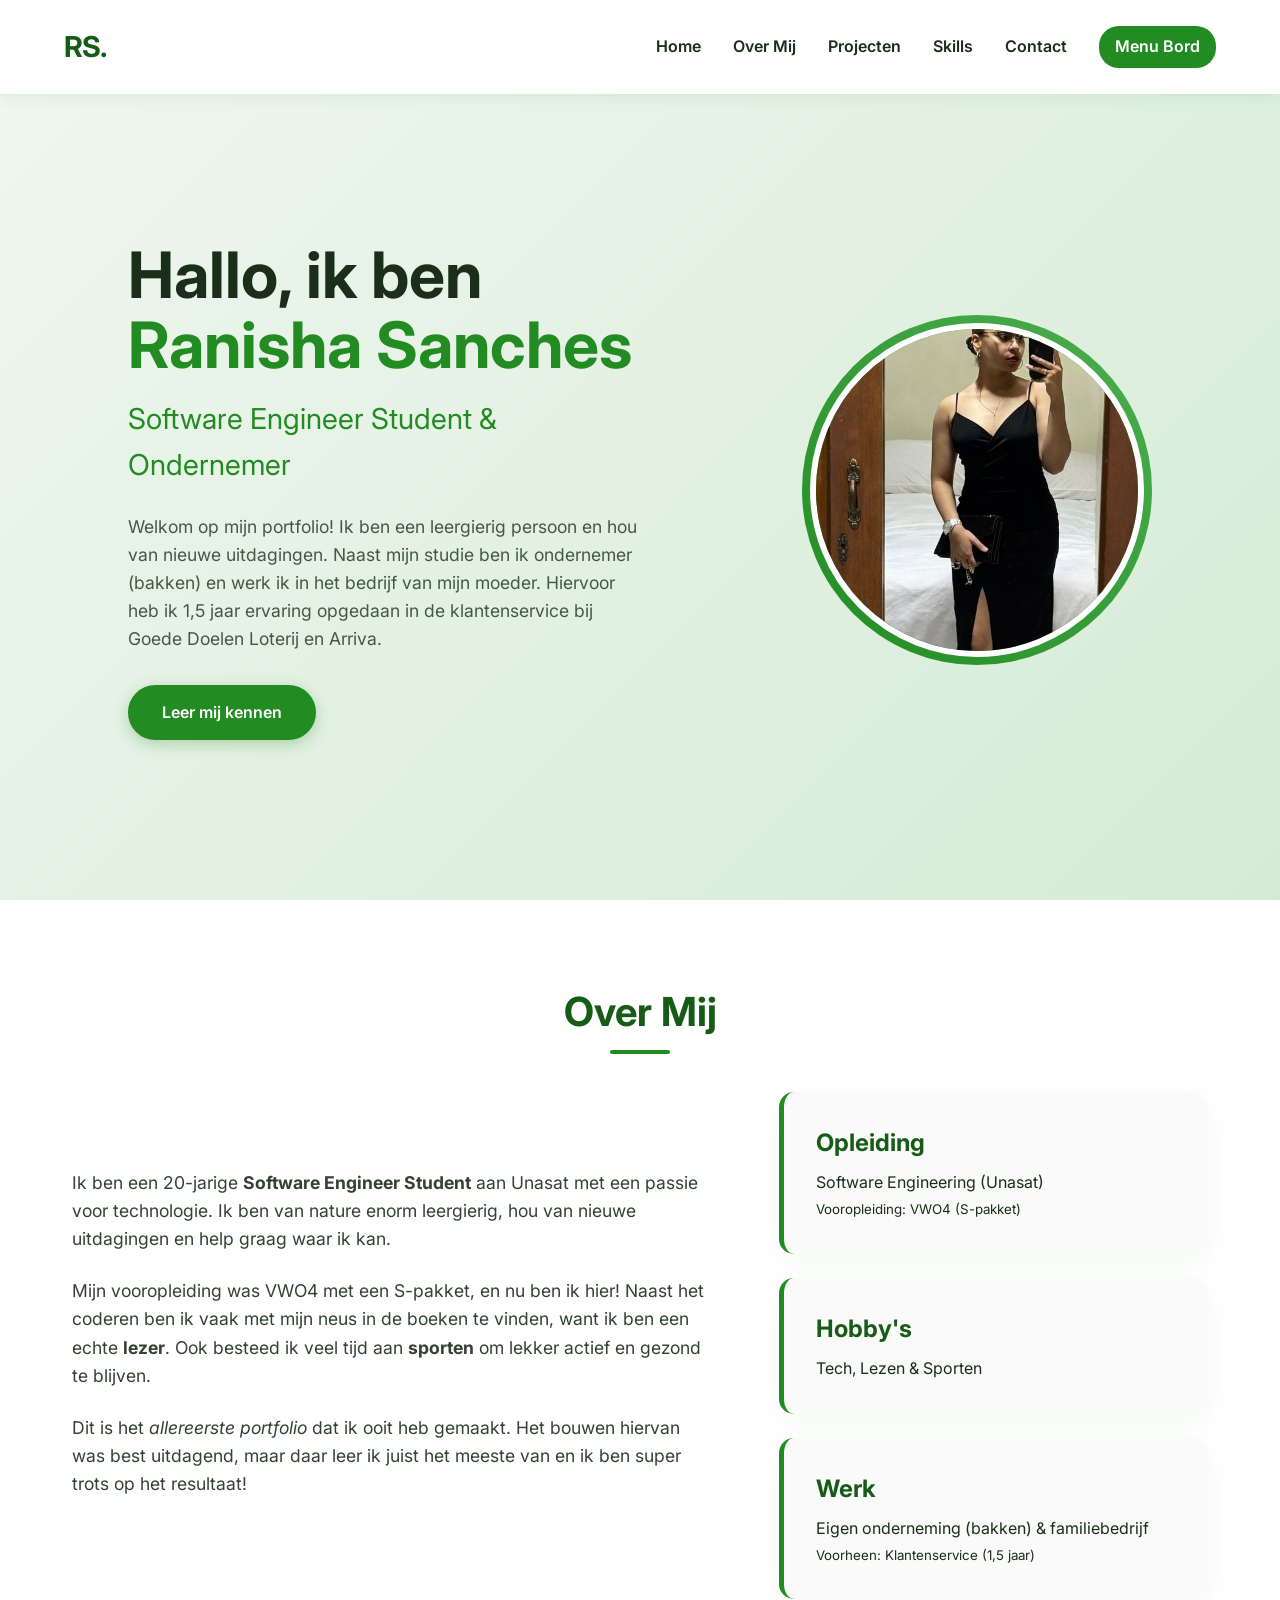
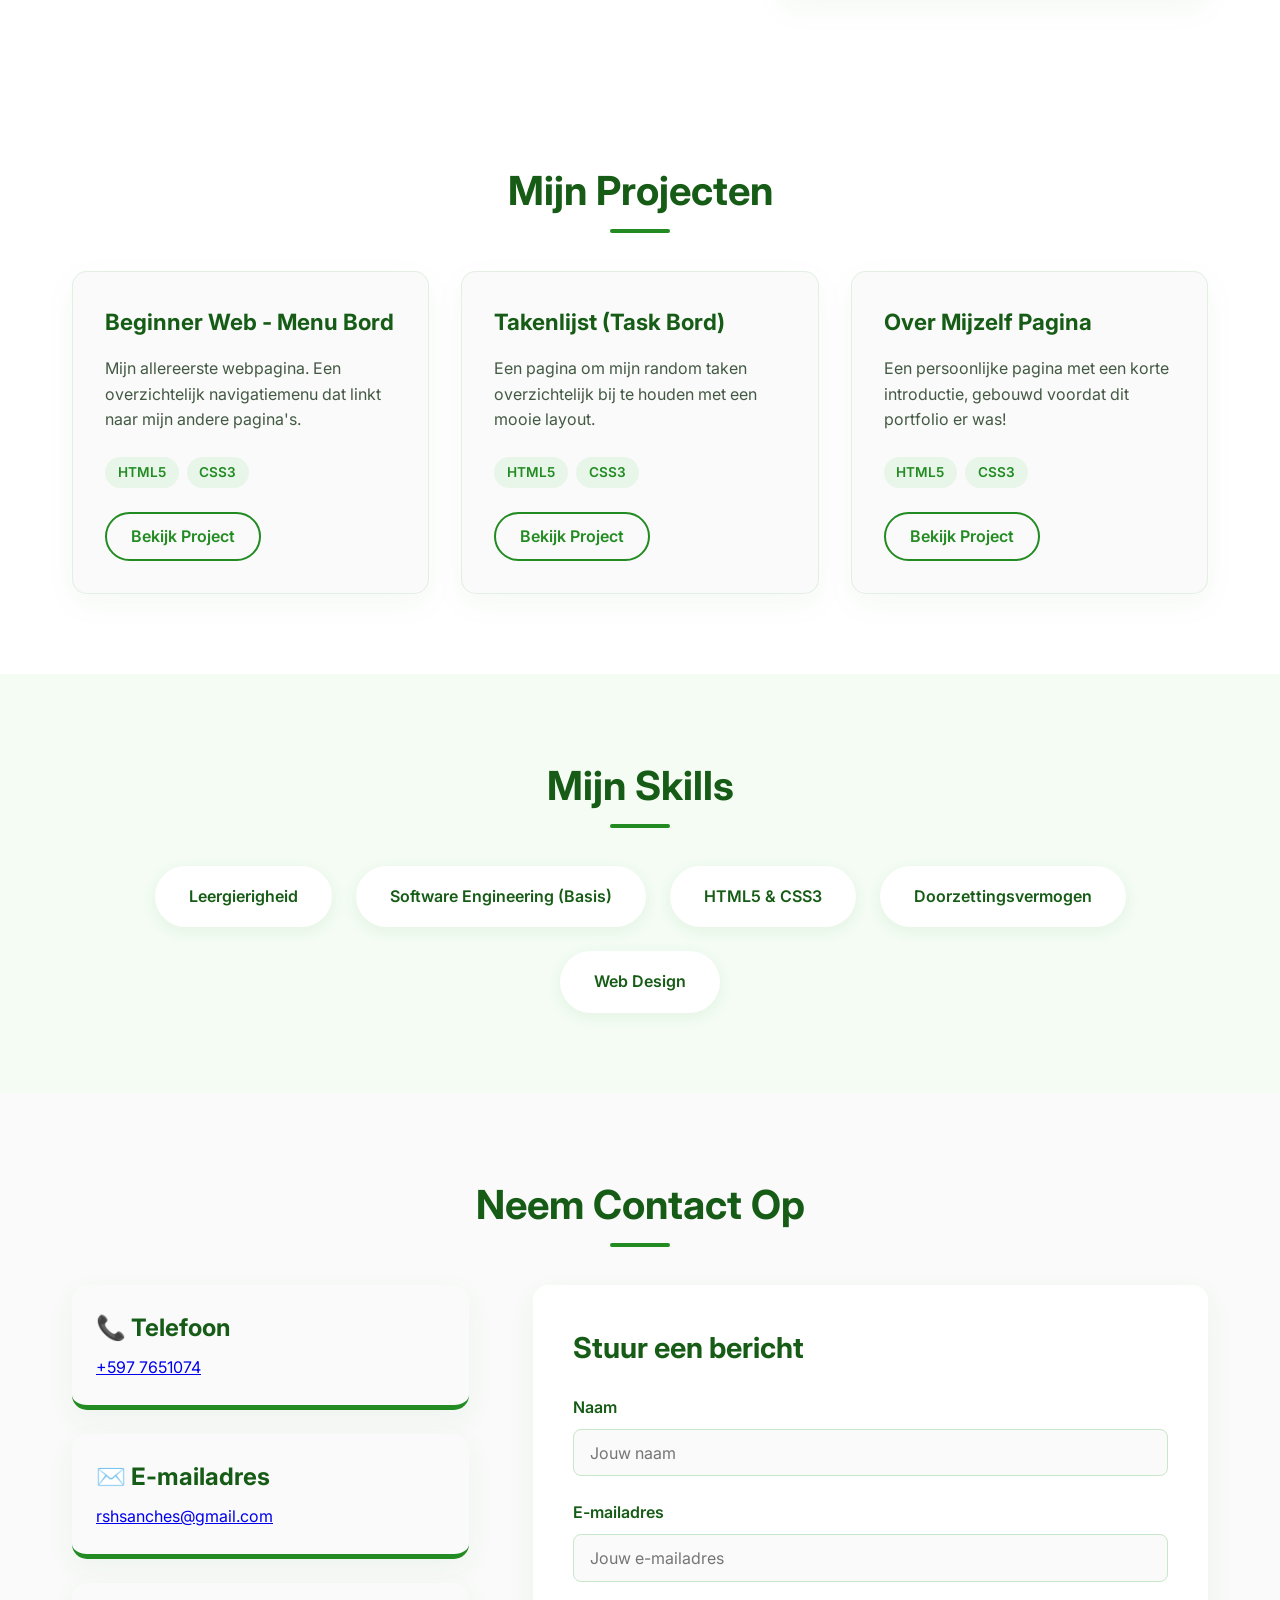
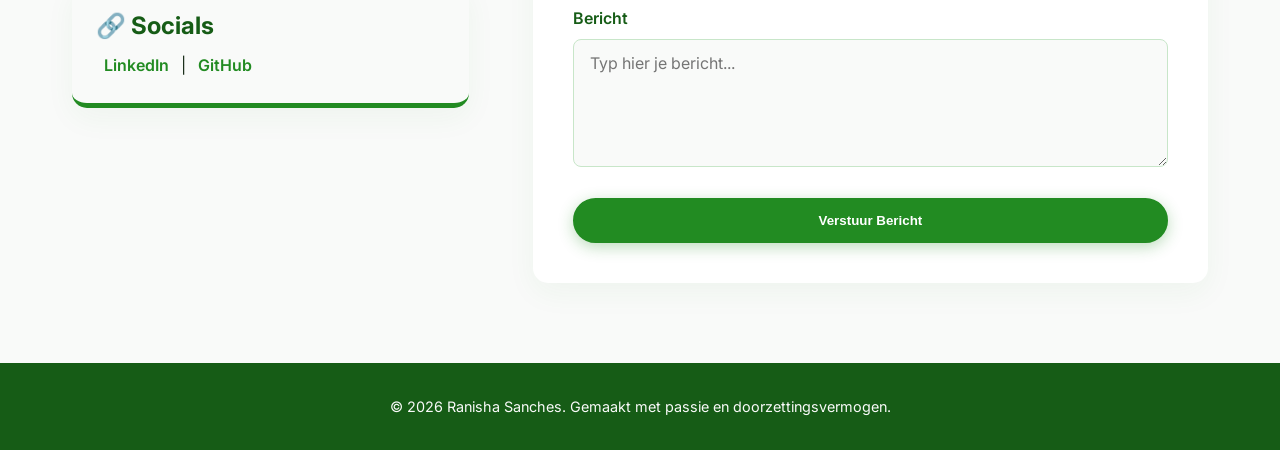
==== index.html @ b2c1f23a "Add files via upload" ====
<!DOCTYPE html>
<html lang="nl">

<head>
    <meta charset="UTF-8">
    <meta name="viewport" content="width=device-width, initial-scale=1.0">
    <title>Ranisha Sanches | Portfolio</title>
    <!-- Koppeling naar het speciale portfolio CSS bestand -->
    <link rel="stylesheet" href="portfolio.css">
    <!-- Een strak, modern lettertype van Google Fonts -->
    <link href="https://fonts.googleapis.com/css2?family=Inter:wght@300;400;600;700&display=swap" rel="stylesheet">
</head>

<body>

    <!-- Navigatiebalk bovenin -->
    <nav class="navbar">
        <div class="logo">RS.</div>
        <div class="nav-links">
            <a href="#home">Home</a>
            <a href="#about">Over Mij</a>
            <a href="#work">Projecten</a>
            <a href="#skills">Skills</a>
            <a href="#contact">Contact</a>
            <a href="menu.html" class="btn-terug">Menu Bord</a>
        </div>
    </nav>

    <!-- Hero Sectie (De eerste indruk) -->
    <header id="home" class="hero">
        <div class="hero-content">
            <h1>Hallo, ik ben <br><span class="highlight">Ranisha Sanches</span></h1>
            <h2>Software Engineer Student & Ondernemer</h2>
            <p>Welkom op mijn portfolio! Ik ben een leergierig persoon en hou van nieuwe uitdagingen. Naast mijn studie ben ik ondernemer (bakken) en werk ik in het bedrijf van mijn moeder. Hiervoor heb ik 1,5 jaar ervaring opgedaan in de klantenservice bij Goede Doelen Loterij en Arriva.</p>
            <a href="#about" class="btn">Leer mij kennen</a>
        </div>
        <div class="hero-image">
            <div class="image-wrapper">
                <!-- Tijdelijke profielfoto - deze kun je vervangen door je eigen foto! -->
                <img src="profile.jpeg" alt="Foto van Ranisha Sanches">
            </div>
        </div>
    </header>

    <!-- Over Mij Sectie -->
    <section id="about" class="about">
        <div class="section-container">
            <h2 class="section-title">Over Mij</h2>
            <div class="about-content">
                <div class="about-text">
                    <p>Ik ben een 20-jarige <strong>Software Engineer Student</strong> aan Unasat met een passie voor technologie. Ik ben van nature enorm leergierig, hou van nieuwe uitdagingen en help graag waar ik kan.</p>
                    <p>Mijn vooropleiding was VWO4 met een S-pakket, en nu ben ik hier! Naast het coderen ben ik vaak met mijn neus in de boeken te vinden, want ik ben een echte <strong>lezer</strong>. Ook besteed ik veel tijd aan <strong>sporten</strong> om lekker actief en gezond te blijven.</p>
                    <p>Dit is het <em>allereerste portfolio</em> dat ik ooit heb gemaakt. Het bouwen hiervan was best uitdagend, maar daar leer ik juist het meeste van en ik ben super trots op het resultaat!</p>
                </div>
                <div class="about-stats">
                    <div class="stat-card">
                        <h3>Opleiding</h3>
                        <p>Software Engineering (Unasat)<br><small>Vooropleiding: VWO4 (S-pakket)</small></p>
                    </div>
                    <div class="stat-card">
                        <h3>Hobby's</h3>
                        <p>Tech, Lezen & Sporten</p>
                    </div>
                    <div class="stat-card">
                        <h3>Werk</h3>
                        <p>Eigen onderneming (bakken) & familiebedrijf<br><small>Voorheen: Klantenservice (1,5 jaar)</small></p>
                    </div>
                </div>
            </div>
        </div>
    </section>

    <!-- Mijn Werk (Projecten) Sectie -->
    <section id="work" class="work">
        <div class="section-container">
            <h2 class="section-title">Mijn Projecten</h2>
            <div class="projects-grid">
                <div class="project-card">
                    <div class="project-content">
                        <h3>Beginner Web - Menu Bord</h3>
                        <p>Mijn allereerste webpagina. Een overzichtelijk navigatiemenu dat linkt naar mijn andere pagina's.</p>
                        <div class="tech-stack">
                            <span>HTML5</span>
                            <span>CSS3</span>
                        </div>
                        <a href="menu.html" class="btn-project">Bekijk Project</a>
                    </div>
                </div>
                <div class="project-card">
                    <div class="project-content">
                        <h3>Takenlijst (Task Bord)</h3>
                        <p>Een pagina om mijn random taken overzichtelijk bij te houden met een mooie layout.</p>
                        <div class="tech-stack">
                            <span>HTML5</span>
                            <span>CSS3</span>
                        </div>
                        <a href="tasks.html" class="btn-project">Bekijk Project</a>
                    </div>
                </div>
                <div class="project-card">
                    <div class="project-content">
                        <h3>Over Mijzelf Pagina</h3>
                        <p>Een persoonlijke pagina met een korte introductie, gebouwd voordat dit portfolio er was!</p>
                        <div class="tech-stack">
                            <span>HTML5</span>
                            <span>CSS3</span>
                        </div>
                        <a href="about.html" class="btn-project">Bekijk Project</a>
                    </div>
                </div>
            </div>
        </div>
    </section>

    <!-- Skills Sectie -->
    <section id="skills" class="skills">
        <div class="section-container">
            <h2 class="section-title">Mijn Skills</h2>
            <div class="skills-grid">
                <div class="skill-card">Leergierigheid</div>
                <div class="skill-card">Software Engineering (Basis)</div>
                <div class="skill-card">HTML5 & CSS3</div>
                <div class="skill-card">Doorzettingsvermogen</div>
                <div class="skill-card">Web Design</div>
            </div>
        </div>
    </section>

    <!-- Contact Sectie -->
    <section id="contact" class="contact">
        <div class="section-container">
            <h2 class="section-title">Neem Contact Op</h2>
            <div class="contact-layout">
                <!-- Contact Info -->
                <div class="contact-info">
                    <div class="stat-card contact-card">
                        <h3>📞 Telefoon</h3>
                        <p><a href="tel:+5977651074">+597 7651074</a></p>
                    </div>
                    <div class="stat-card contact-card">
                        <h3>✉️ E-mailadres</h3>
                        <p><a href="mailto:rshsanches@gmail.com">rshsanches@gmail.com</a></p>
                    </div>
                    <div class="stat-card contact-card">
                        <h3>🔗 Socials</h3>
                        <p>
                            <a href="#" class="social-link">LinkedIn</a> | 
                            <a href="#" class="social-link">GitHub</a>
                        </p>
                    </div>
                </div>
                
                <!-- Contact Formulier -->
                <div class="contact-form-container">
                    <form class="contact-form" action="#" method="POST" onsubmit="event.preventDefault(); alert('Je bericht is verzonden!');">
                        <h3>Stuur een bericht</h3>
                        <div class="form-group">
                            <label for="name">Naam</label>
                            <input type="text" id="name" name="name" required placeholder="Jouw naam">
                        </div>
                        <div class="form-group">
                            <label for="email">E-mailadres</label>
                            <input type="email" id="email" name="email" required placeholder="Jouw e-mailadres">
                        </div>
                        <div class="form-group">
                            <label for="message">Bericht</label>
                            <textarea id="message" name="message" rows="5" required placeholder="Typ hier je bericht..."></textarea>
                        </div>
                        <button type="submit" class="btn btn-submit">Verstuur Bericht</button>
                    </form>
                </div>
            </div>
        </div>
    </section>

    <!-- Footer -->
    <footer>
        <p>&copy; 2026 Ranisha Sanches. Gemaakt met passie en doorzettingsvermogen.</p>
    </footer>

</body>

</html>
---- portfolio.css ----
:root {
    --primary-color: #228B22; /* Forest Green */
    --primary-dark: #165c16;  /* Donkerdere tint voor contrast */
    --accent-color: #4CAF50;  /* Lichte groen voor accenten */
    --bg-light: #F9FAF9;      /* Zachte lichte achtergrond */
    --bg-white: #FFFFFF;
    --text-dark: #1a2e1a;     /* Zeer donker groen (bijna zwart) voor tekst */
    --text-light: #ffffff;
    --font-main: 'Inter', sans-serif;
    --transition: all 0.3s ease;
}

* {
    margin: 0;
    padding: 0;
    box-sizing: border-box;
}

body {
    font-family: var(--font-main);
    color: var(--text-dark);
    background-color: var(--bg-light);
    line-height: 1.6;
}

html {
    scroll-behavior: smooth;
}

/* Typografie */
h1, h2, h3 {
    font-weight: 700;
}

.highlight {
    color: var(--primary-color);
}

.section-title {
    font-size: 2.5rem;
    text-align: center;
    margin-bottom: 3rem;
    color: var(--primary-dark);
    position: relative;
}

.section-title::after {
    content: '';
    position: absolute;
    bottom: -10px;
    left: 50%;
    transform: translateX(-50%);
    width: 60px;
    height: 4px;
    background-color: var(--primary-color);
    border-radius: 2px;
}

/* Navigatiebalk */
.navbar {
    position: fixed;
    top: 0;
    left: 0;
    width: 100%;
    display: flex;
    justify-content: space-between;
    align-items: center;
    padding: 1.5rem 5%;
    background-color: rgba(255, 255, 255, 0.95);
    backdrop-filter: blur(10px);
    z-index: 1000;
    box-shadow: 0 2px 15px rgba(34, 139, 34, 0.1); /* Forest green glow */
}

.logo {
    font-size: 1.8rem;
    font-weight: 700;
    color: var(--primary-dark);
    letter-spacing: -1px;
}

.nav-links {
    display: flex;
    align-items: center;
}

.nav-links a {
    text-decoration: none;
    color: var(--text-dark);
    margin-left: 2rem;
    font-weight: 600;
    transition: var(--transition);
}

.nav-links a:hover {
    color: var(--primary-color);
}

.nav-links .btn-terug {
    background-color: var(--primary-color);
    color: var(--text-light);
    padding: 0.5rem 1rem;
    border-radius: 20px;
}

.nav-links .btn-terug:hover {
    background-color: var(--primary-dark);
    color: var(--text-light);
}

/* Hero Sectie */
.hero {
    min-height: 100vh;
    display: flex;
    align-items: center;
    justify-content: space-between;
    padding: 0 10%;
    /* Subtiel groen patroon of gradient voor een strakke look */
    background: linear-gradient(135deg, #f0f7f0 0%, #d5ebd5 100%);
    padding-top: 80px; 
}

.hero-content {
    max-width: 50%;
}

.hero-content h1 {
    font-size: 4rem;
    line-height: 1.1;
    margin-bottom: 1rem;
    color: var(--text-dark);
}

.hero-content h2 {
    font-size: 1.8rem;
    font-weight: 400;
    color: var(--primary-color);
    margin-bottom: 1.5rem;
}

.hero-content p {
    font-size: 1.1rem;
    margin-bottom: 2rem;
    color: #445944; /* Grijzig groen */
}

.btn {
    display: inline-block;
    padding: 0.8rem 2rem;
    background-color: var(--primary-color);
    color: var(--text-light);
    text-decoration: none;
    border-radius: 50px;
    font-weight: 600;
    transition: var(--transition);
    border: 2px solid var(--primary-color);
    box-shadow: 0 4px 15px rgba(34, 139, 34, 0.3);
}

.btn:hover {
    background-color: transparent;
    color: var(--primary-color);
    box-shadow: none;
}

/* Hero Afbeelding */
.hero-image {
    max-width: 45%;
    display: flex;
    justify-content: center;
}

.image-wrapper {
    position: relative;
    width: 350px;
    height: 350px;
    border-radius: 50%;
    padding: 8px;
    background: linear-gradient(45deg, var(--primary-color), var(--accent-color));
    animation: float 6s ease-in-out infinite;
}

.image-wrapper img {
    width: 100%;
    height: 100%;
    object-fit: cover;
    border-radius: 50%;
    border: 6px solid var(--bg-white);
}

@keyframes float {
    0% { transform: translateY(0px); }
    50% { transform: translateY(-15px); }
    100% { transform: translateY(0px); }
}

/* Sectie Containers */
.section-container {
    max-width: 1200px;
    margin: 0 auto;
    padding: 5rem 2rem;
}

/* Over Mij Sectie */
.about {
    background-color: var(--bg-white);
}

.about-content {
    display: flex;
    gap: 4rem;
    align-items: center;
}

.about-text {
    flex: 1.2;
    font-size: 1.1rem;
    color: #334233;
}

.about-text p {
    margin-bottom: 1.5rem;
}

.about-stats {
    flex: 0.8;
    display: flex;
    flex-direction: column;
    gap: 1.5rem;
}

.stat-card {
    background-color: var(--bg-light);
    padding: 2rem;
    border-radius: 15px;
    box-shadow: 0 10px 30px rgba(34, 139, 34, 0.05);
    border-left: 5px solid var(--primary-color);
    transition: var(--transition);
}

.stat-card:hover {
    transform: translateX(10px);
    box-shadow: 0 15px 40px rgba(34, 139, 34, 0.1);
}

.stat-card h3 {
    color: var(--primary-dark);
    font-size: 1.5rem;
    margin-bottom: 0.5rem;
}

/* Skills Sectie */
.skills {
    background-color: #f4fcf4; /* Een hele lichte groene tint voor afwisseling */
}

.skills-grid {
    display: flex;
    flex-wrap: wrap;
    gap: 1.5rem;
    justify-content: center;
}

.skill-card {
    background-color: var(--bg-white);
    padding: 1rem 2rem;
    border-radius: 50px;
    font-weight: 600;
    color: var(--primary-dark);
    box-shadow: 0 4px 15px rgba(34, 139, 34, 0.08);
    transition: var(--transition);
    border: 2px solid transparent;
}

.skill-card:hover {
    border-color: var(--primary-color);
    transform: translateY(-5px);
    color: var(--primary-color);
}

/* Mijn Werk / Projecten Sectie */
.work {
    background-color: var(--bg-white);
}

.projects-grid {
    display: grid;
    grid-template-columns: repeat(auto-fit, minmax(300px, 1fr));
    gap: 2rem;
}

.project-card {
    background-color: var(--bg-light);
    border-radius: 15px;
    overflow: hidden;
    box-shadow: 0 10px 30px rgba(34, 139, 34, 0.05);
    transition: var(--transition);
    border: 1px solid rgba(34, 139, 34, 0.1);
}

.project-card:hover {
    transform: translateY(-10px);
    box-shadow: 0 15px 40px rgba(34, 139, 34, 0.15);
}

.project-content {
    padding: 2rem;
}

.project-content h3 {
    color: var(--primary-dark);
    font-size: 1.4rem;
    margin-bottom: 1rem;
}

.project-content p {
    color: #445944;
    margin-bottom: 1.5rem;
}

.tech-stack {
    display: flex;
    flex-wrap: wrap;
    gap: 0.5rem;
    margin-bottom: 1.5rem;
}

.tech-stack span {
    background-color: #e8f5e9;
    color: var(--primary-color);
    padding: 0.3rem 0.8rem;
    border-radius: 20px;
    font-size: 0.85rem;
    font-weight: 600;
}

.btn-project {
    display: inline-block;
    padding: 0.6rem 1.5rem;
    background-color: transparent;
    color: var(--primary-color);
    text-decoration: none;
    border-radius: 50px;
    font-weight: 600;
    transition: var(--transition);
    border: 2px solid var(--primary-color);
}

.btn-project:hover {
    background-color: var(--primary-color);
    color: var(--text-light);
}

/* Contact Sectie Updates */
.contact-layout {
    display: flex;
    gap: 4rem;
    flex-wrap: wrap;
}

.contact-info {
    flex: 1;
    min-width: 300px;
    display: flex;
    flex-direction: column;
    gap: 1.5rem;
}

.contact-card {
    border-left: none;
    border-bottom: 5px solid var(--primary-color);
    padding: 1.5rem;
}

.social-link {
    color: var(--primary-color);
    text-decoration: none;
    font-weight: 600;
    margin: 0 0.5rem;
    transition: var(--transition);
}

.social-link:hover {
    color: var(--primary-dark);
    text-decoration: underline;
}

.contact-form-container {
    flex: 1.5;
    min-width: 300px;
    background-color: var(--bg-white);
    padding: 2.5rem;
    border-radius: 15px;
    box-shadow: 0 10px 30px rgba(34, 139, 34, 0.05);
}

.contact-form h3 {
    color: var(--primary-dark);
    font-size: 1.8rem;
    margin-bottom: 1.5rem;
}

.form-group {
    margin-bottom: 1.5rem;
}

.form-group label {
    display: block;
    margin-bottom: 0.5rem;
    font-weight: 600;
    color: var(--primary-dark);
}

.form-group input,
.form-group textarea {
    width: 100%;
    padding: 0.8rem 1rem;
    border: 1px solid #c8e6c9;
    border-radius: 8px;
    font-family: var(--font-main);
    font-size: 1rem;
    transition: var(--transition);
    background-color: var(--bg-light);
}

.form-group input:focus,
.form-group textarea:focus {
    outline: none;
    border-color: var(--primary-color);
    box-shadow: 0 0 0 3px rgba(34, 139, 34, 0.1);
}

.btn-submit {
    width: 100%;
    cursor: pointer;
}

/* Footer */
footer {
    background-color: var(--primary-dark);
    color: var(--bg-light);
    text-align: center;
    padding: 2rem;
    font-size: 0.9rem;
}

/* Responsief Ontwerp (Voor mobieltjes) */
@media (max-width: 900px) {
    .hero {
        flex-direction: column;
        text-align: center;
        padding-top: 120px;
    }
    
    .hero-content {
        max-width: 100%;
        margin-bottom: 3rem;
    }
    
    .hero-image {
        max-width: 100%;
    }
    
    .image-wrapper {
        width: 280px;
        height: 280px;
    }
    
    .about-content {
        flex-direction: column;
    }
    
    .nav-links {
        display: none; /* Normaal verbergen we dit op mobiel achter een knop */
    }
}
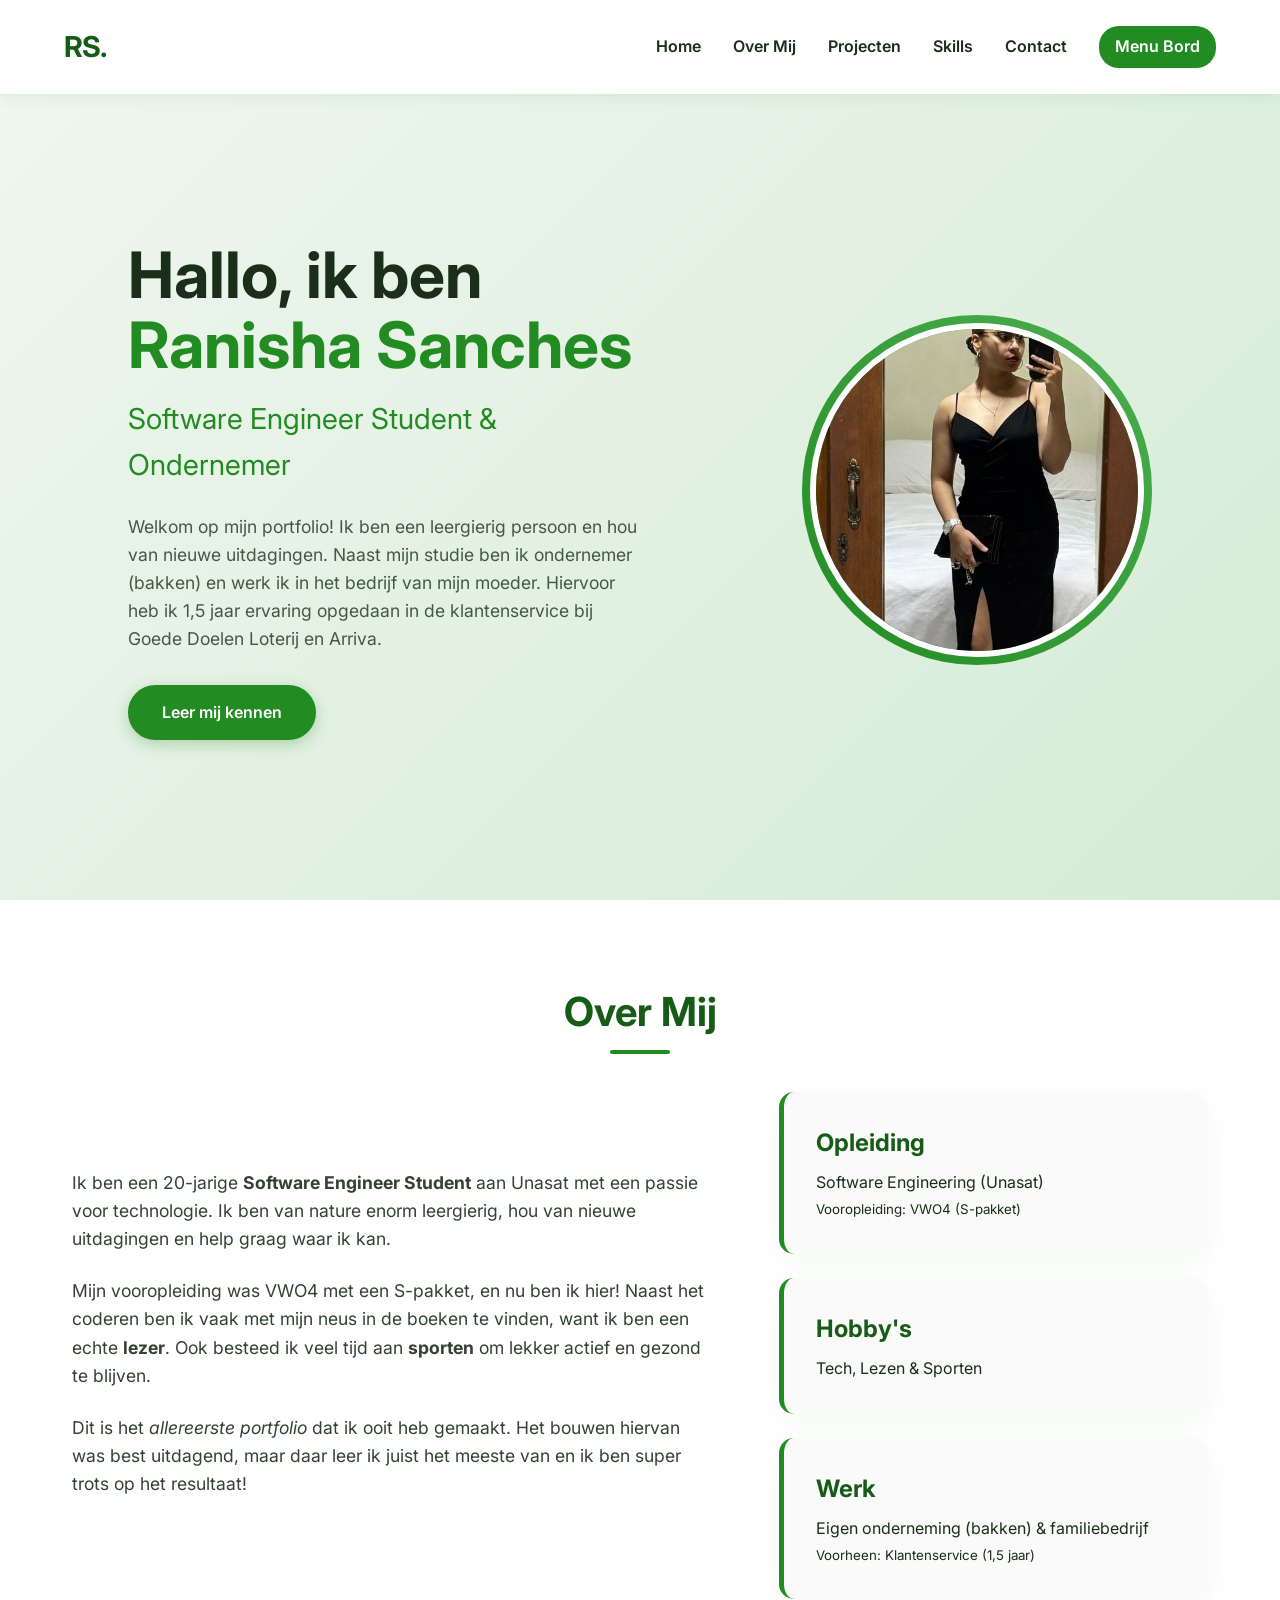
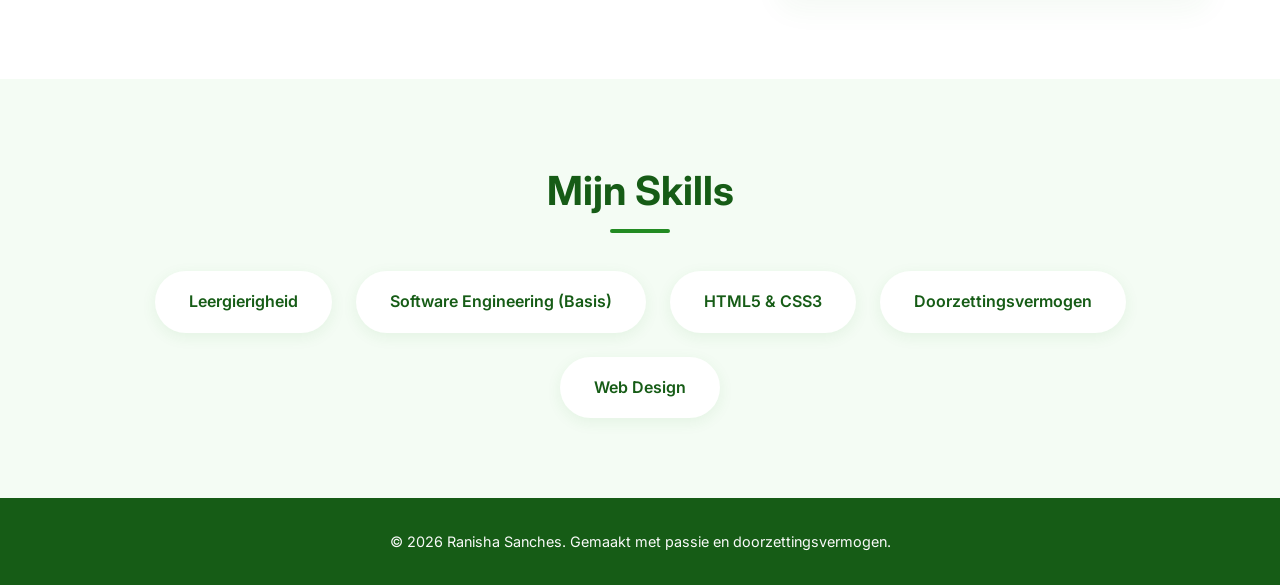
==== commit 659152db: "Add files via upload" ====
--- a/index.html
+++ b/index.html
@@ -6,7 +6,7 @@
     <meta name="viewport" content="width=device-width, initial-scale=1.0">
     <title>Ranisha Sanches | Portfolio</title>
     <!-- Koppeling naar het speciale portfolio CSS bestand -->
-    <link rel="stylesheet" href="portfolio.css">
+    <link rel="stylesheet" href="css/main.css">
     <!-- Een strak, modern lettertype van Google Fonts -->
     <link href="https://fonts.googleapis.com/css2?family=Inter:wght@300;400;600;700&display=swap" rel="stylesheet">
 </head>
@@ -17,11 +17,11 @@
     <nav class="navbar">
         <div class="logo">RS.</div>
         <div class="nav-links">
-            <a href="#home">Home</a>
-            <a href="#about">Over Mij</a>
-            <a href="#work">Projecten</a>
-            <a href="#skills">Skills</a>
-            <a href="#contact">Contact</a>
+            <a href="index.html#home">Home</a>
+            <a href="index.html#about">Over Mij</a>
+            <a href="work.html">Projecten</a>
+            <a href="index.html#skills">Skills</a>
+            <a href="contact.html">Contact</a>
             <a href="menu.html" class="btn-terug">Menu Bord</a>
         </div>
     </nav>
@@ -37,7 +37,7 @@
         <div class="hero-image">
             <div class="image-wrapper">
                 <!-- Tijdelijke profielfoto - deze kun je vervangen door je eigen foto! -->
-                <img src="profile.jpeg" alt="Foto van Ranisha Sanches">
+                <img src="img/profile.jpeg" alt="Foto van Ranisha Sanches">
             </div>
         </div>
     </header>
@@ -69,49 +69,6 @@
             </div>
         </div>
     </section>
-
-    <!-- Mijn Werk (Projecten) Sectie -->
-    <section id="work" class="work">
-        <div class="section-container">
-            <h2 class="section-title">Mijn Projecten</h2>
-            <div class="projects-grid">
-                <div class="project-card">
-                    <div class="project-content">
-                        <h3>Beginner Web - Menu Bord</h3>
-                        <p>Mijn allereerste webpagina. Een overzichtelijk navigatiemenu dat linkt naar mijn andere pagina's.</p>
-                        <div class="tech-stack">
-                            <span>HTML5</span>
-                            <span>CSS3</span>
-                        </div>
-                        <a href="menu.html" class="btn-project">Bekijk Project</a>
-                    </div>
-                </div>
-                <div class="project-card">
-                    <div class="project-content">
-                        <h3>Takenlijst (Task Bord)</h3>
-                        <p>Een pagina om mijn random taken overzichtelijk bij te houden met een mooie layout.</p>
-                        <div class="tech-stack">
-                            <span>HTML5</span>
-                            <span>CSS3</span>
-                        </div>
-                        <a href="tasks.html" class="btn-project">Bekijk Project</a>
-                    </div>
-                </div>
-                <div class="project-card">
-                    <div class="project-content">
-                        <h3>Over Mijzelf Pagina</h3>
-                        <p>Een persoonlijke pagina met een korte introductie, gebouwd voordat dit portfolio er was!</p>
-                        <div class="tech-stack">
-                            <span>HTML5</span>
-                            <span>CSS3</span>
-                        </div>
-                        <a href="about.html" class="btn-project">Bekijk Project</a>
-                    </div>
-                </div>
-            </div>
-        </div>
-    </section>
-
     <!-- Skills Sectie -->
     <section id="skills" class="skills">
         <div class="section-container">
@@ -126,53 +83,6 @@
         </div>
     </section>
 
-    <!-- Contact Sectie -->
-    <section id="contact" class="contact">
-        <div class="section-container">
-            <h2 class="section-title">Neem Contact Op</h2>
-            <div class="contact-layout">
-                <!-- Contact Info -->
-                <div class="contact-info">
-                    <div class="stat-card contact-card">
-                        <h3>📞 Telefoon</h3>
-                        <p><a href="tel:+5977651074">+597 7651074</a></p>
-                    </div>
-                    <div class="stat-card contact-card">
-                        <h3>✉️ E-mailadres</h3>
-                        <p><a href="mailto:rshsanches@gmail.com">rshsanches@gmail.com</a></p>
-                    </div>
-                    <div class="stat-card contact-card">
-                        <h3>🔗 Socials</h3>
-                        <p>
-                            <a href="#" class="social-link">LinkedIn</a> | 
-                            <a href="#" class="social-link">GitHub</a>
-                        </p>
-                    </div>
-                </div>
-                
-                <!-- Contact Formulier -->
-                <div class="contact-form-container">
-                    <form class="contact-form" action="#" method="POST" onsubmit="event.preventDefault(); alert('Je bericht is verzonden!');">
-                        <h3>Stuur een bericht</h3>
-                        <div class="form-group">
-                            <label for="name">Naam</label>
-                            <input type="text" id="name" name="name" required placeholder="Jouw naam">
-                        </div>
-                        <div class="form-group">
-                            <label for="email">E-mailadres</label>
-                            <input type="email" id="email" name="email" required placeholder="Jouw e-mailadres">
-                        </div>
-                        <div class="form-group">
-                            <label for="message">Bericht</label>
-                            <textarea id="message" name="message" rows="5" required placeholder="Typ hier je bericht..."></textarea>
-                        </div>
-                        <button type="submit" class="btn btn-submit">Verstuur Bericht</button>
-                    </form>
-                </div>
-            </div>
-        </div>
-    </section>
-
     <!-- Footer -->
     <footer>
         <p>&copy; 2026 Ranisha Sanches. Gemaakt met passie en doorzettingsvermogen.</p>
--- a/css/main.css
+++ b/css/main.css
@@ -0,0 +1,326 @@
+:root {
+    --primary-color: #228B22; /* Forest Green */
+    --primary-dark: #165c16;  /* Donkerdere tint voor contrast */
+    --accent-color: #4CAF50;  /* Lichte groen voor accenten */
+    --bg-light: #F9FAF9;      /* Zachte lichte achtergrond */
+    --bg-white: #FFFFFF;
+    --text-dark: #1a2e1a;     /* Zeer donker groen (bijna zwart) voor tekst */
+    --text-light: #ffffff;
+    --font-main: 'Inter', sans-serif;
+    --transition: all 0.3s ease;
+}
+
+* {
+    margin: 0;
+    padding: 0;
+    box-sizing: border-box;
+}
+
+body {
+    font-family: var(--font-main);
+    color: var(--text-dark);
+    background-color: var(--bg-light);
+    line-height: 1.6;
+}
+
+html {
+    scroll-behavior: smooth;
+}
+
+/* Typografie */
+h1, h2, h3 {
+    font-weight: 700;
+}
+
+.highlight {
+    color: var(--primary-color);
+}
+
+.section-title {
+    font-size: 2.5rem;
+    text-align: center;
+    margin-bottom: 3rem;
+    color: var(--primary-dark);
+    position: relative;
+}
+
+.section-title::after {
+    content: '';
+    position: absolute;
+    bottom: -10px;
+    left: 50%;
+    transform: translateX(-50%);
+    width: 60px;
+    height: 4px;
+    background-color: var(--primary-color);
+    border-radius: 2px;
+}
+
+/* Navigatiebalk */
+.navbar {
+    position: fixed;
+    top: 0;
+    left: 0;
+    width: 100%;
+    display: flex;
+    justify-content: space-between;
+    align-items: center;
+    padding: 1.5rem 5%;
+    background-color: rgba(255, 255, 255, 0.95);
+    backdrop-filter: blur(10px);
+    z-index: 1000;
+    box-shadow: 0 2px 15px rgba(34, 139, 34, 0.1); /* Forest green glow */
+}
+
+.logo {
+    font-size: 1.8rem;
+    font-weight: 700;
+    color: var(--primary-dark);
+    letter-spacing: -1px;
+}
+
+.nav-links {
+    display: flex;
+    align-items: center;
+}
+
+.nav-links a {
+    text-decoration: none;
+    color: var(--text-dark);
+    margin-left: 2rem;
+    font-weight: 600;
+    transition: var(--transition);
+}
+
+.highlight-link {
+    color: var(--primary-color) !important;
+    font-weight: bold !important;
+}
+
+.nav-links a:hover {
+    color: var(--primary-color);
+}
+
+.nav-links .btn-terug {
+    background-color: var(--primary-color);
+    color: var(--text-light);
+    padding: 0.5rem 1rem;
+    border-radius: 20px;
+}
+
+.nav-links .btn-terug:hover {
+    background-color: var(--primary-dark);
+    color: var(--text-light);
+}
+
+/* Hero Sectie */
+.hero {
+    min-height: 100vh;
+    display: flex;
+    align-items: center;
+    justify-content: space-between;
+    padding: 0 10%;
+    /* Subtiel groen patroon of gradient voor een strakke look */
+    background: linear-gradient(135deg, #f0f7f0 0%, #d5ebd5 100%);
+    padding-top: 80px; 
+}
+
+.hero-content {
+    max-width: 50%;
+}
+
+.hero-content h1 {
+    font-size: 4rem;
+    line-height: 1.1;
+    margin-bottom: 1rem;
+    color: var(--text-dark);
+}
+
+.hero-content h2 {
+    font-size: 1.8rem;
+    font-weight: 400;
+    color: var(--primary-color);
+    margin-bottom: 1.5rem;
+}
+
+.hero-content p {
+    font-size: 1.1rem;
+    margin-bottom: 2rem;
+    color: #445944; /* Grijzig groen */
+}
+
+.btn {
+    display: inline-block;
+    padding: 0.8rem 2rem;
+    background-color: var(--primary-color);
+    color: var(--text-light);
+    text-decoration: none;
+    border-radius: 50px;
+    font-weight: 600;
+    transition: var(--transition);
+    border: 2px solid var(--primary-color);
+    box-shadow: 0 4px 15px rgba(34, 139, 34, 0.3);
+}
+
+.btn:hover {
+    background-color: transparent;
+    color: var(--primary-color);
+    box-shadow: none;
+}
+
+/* Hero Afbeelding */
+.hero-image {
+    max-width: 45%;
+    display: flex;
+    justify-content: center;
+}
+
+.image-wrapper {
+    position: relative;
+    width: 350px;
+    height: 350px;
+    border-radius: 50%;
+    padding: 8px;
+    background: linear-gradient(45deg, var(--primary-color), var(--accent-color));
+    animation: float 6s ease-in-out infinite;
+}
+
+.image-wrapper img {
+    width: 100%;
+    height: 100%;
+    object-fit: cover;
+    border-radius: 50%;
+    border: 6px solid var(--bg-white);
+}
+
+@keyframes float {
+    0% { transform: translateY(0px); }
+    50% { transform: translateY(-15px); }
+    100% { transform: translateY(0px); }
+}
+
+/* Sectie Containers */
+.section-container {
+    max-width: 1200px;
+    margin: 0 auto;
+    padding: 5rem 2rem;
+}
+
+/* Over Mij Sectie */
+.about {
+    background-color: var(--bg-white);
+}
+
+.about-content {
+    display: flex;
+    gap: 4rem;
+    align-items: center;
+}
+
+.about-text {
+    flex: 1.2;
+    font-size: 1.1rem;
+    color: #334233;
+}
+
+.about-text p {
+    margin-bottom: 1.5rem;
+}
+
+.about-stats {
+    flex: 0.8;
+    display: flex;
+    flex-direction: column;
+    gap: 1.5rem;
+}
+
+.stat-card {
+    background-color: var(--bg-light);
+    padding: 2rem;
+    border-radius: 15px;
+    box-shadow: 0 10px 30px rgba(34, 139, 34, 0.05);
+    border-left: 5px solid var(--primary-color);
+    transition: var(--transition);
+}
+
+.stat-card:hover {
+    transform: translateX(10px);
+    box-shadow: 0 15px 40px rgba(34, 139, 34, 0.1);
+}
+
+.stat-card h3 {
+    color: var(--primary-dark);
+    font-size: 1.5rem;
+    margin-bottom: 0.5rem;
+}
+
+/* Skills Sectie */
+.skills {
+    background-color: #f4fcf4; /* Een hele lichte groene tint voor afwisseling */
+}
+
+.skills-grid {
+    display: flex;
+    flex-wrap: wrap;
+    gap: 1.5rem;
+    justify-content: center;
+}
+
+.skill-card {
+    background-color: var(--bg-white);
+    padding: 1rem 2rem;
+    border-radius: 50px;
+    font-weight: 600;
+    color: var(--primary-dark);
+    box-shadow: 0 4px 15px rgba(34, 139, 34, 0.08);
+    transition: var(--transition);
+    border: 2px solid transparent;
+}
+
+.skill-card:hover {
+    border-color: var(--primary-color);
+    transform: translateY(-5px);
+    color: var(--primary-color);
+}
+
+
+
+/* Footer */
+footer {
+    background-color: var(--primary-dark);
+    color: var(--bg-light);
+    text-align: center;
+    padding: 2rem;
+    font-size: 0.9rem;
+}
+
+/* Responsief Ontwerp (Voor mobieltjes) */
+@media (max-width: 900px) {
+    .hero {
+        flex-direction: column;
+        text-align: center;
+        padding-top: 120px;
+    }
+    
+    .hero-content {
+        max-width: 100%;
+        margin-bottom: 3rem;
+    }
+    
+    .hero-image {
+        max-width: 100%;
+    }
+    
+    .image-wrapper {
+        width: 280px;
+        height: 280px;
+    }
+    
+    .about-content {
+        flex-direction: column;
+    }
+    
+    .nav-links {
+        display: none; /* Normaal verbergen we dit op mobiel achter een knop */
+    }
+}
